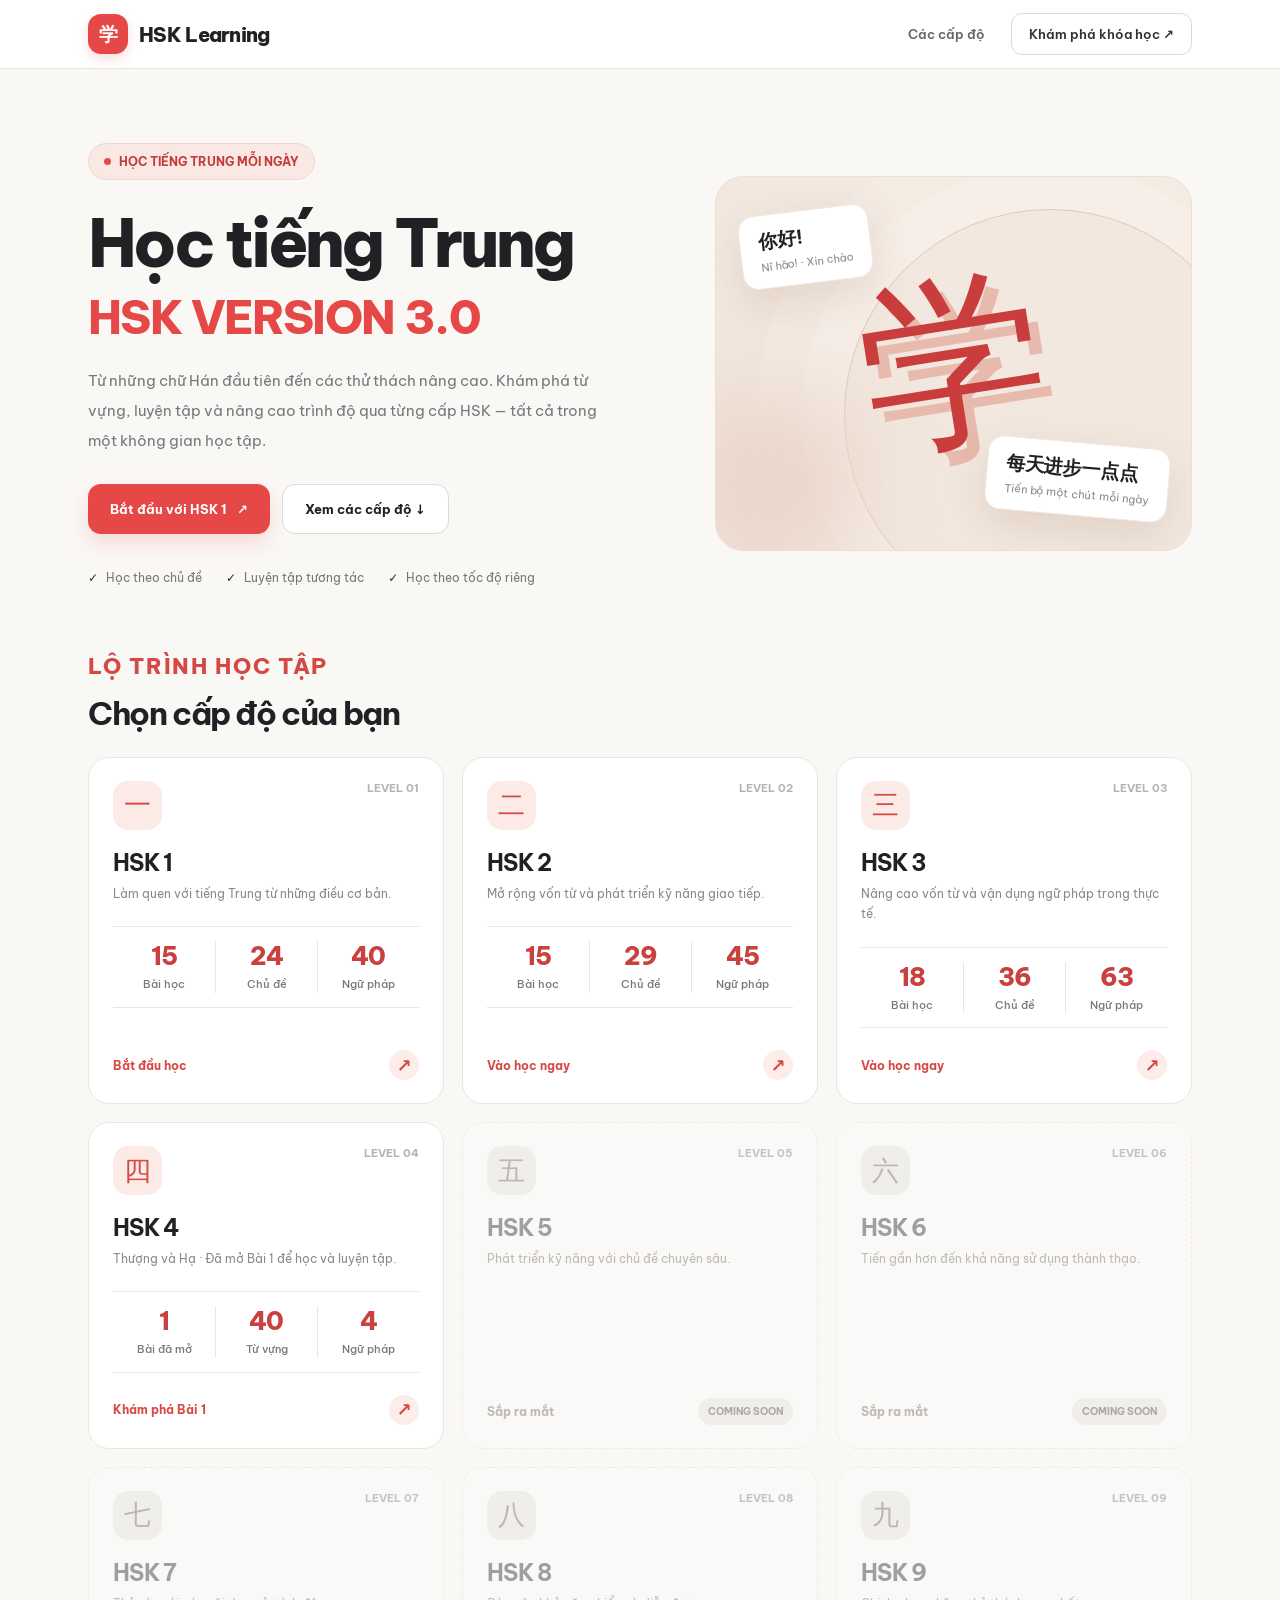
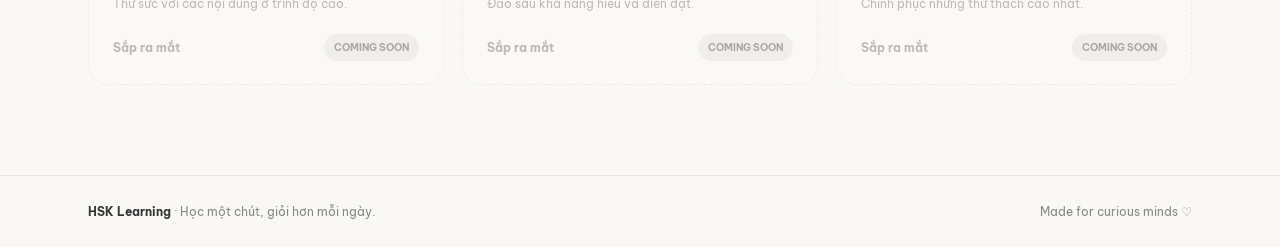
==== index.html @ 81ed8a87 "feat(hsk4): add lesson 1 study, games and isolated progress" ====
<!doctype html>
<html lang="vi">
<head>
<meta charset="utf-8"><meta name="viewport" content="width=device-width, initial-scale=1">
<meta name="theme-color" content="#faf8f5"><meta name="description" content="HSK Learning – hành trình học tiếng Trung từ HSK 1 đến HSK 9.">
<title>HSK Learning</title>
<!-- Codex commit workflow check. -->
<style>
@import url('https://fonts.googleapis.com/css2?family=Be+Vietnam+Pro:wght@400;500;600;700;800&display=swap');
:root{--bg:#faf8f5;--ink:#202125;--muted:#77777e;--red:#e54846;--line:#e9e6e2;--card:#fff;--shadow:0 18px 46px rgba(41,34,30,.055)}
*{box-sizing:border-box}html{scroll-behavior:smooth}body{margin:0;background:var(--bg);color:var(--ink);font-family:'Be Vietnam Pro',system-ui,-apple-system,'Segoe UI',sans-serif}a{color:inherit;text-decoration:none}button{font:inherit} .page{max-width:1160px;padding:0 28px;margin:auto}
header{background:rgba(250,248,245,.92);border-bottom:1px solid var(--line)}.nav{height:80px;display:flex;justify-content:space-between;align-items:center;gap:20px}.logo{display:flex;align-items:center;gap:11px;font-size:20px;font-weight:800;letter-spacing:-.7px}.mark{width:40px;height:40px;display:grid;place-items:center;background:var(--red);color:white;border-radius:13px;font-size:19px;box-shadow:0 5px 12px #e548462a}.nav-right{display:flex;align-items:center;gap:25px;font-weight:600;font-size:13px}.nav-right a:first-child{color:#64656a}.nav-cta{border:1px solid #dedad6;padding:11px 17px;border-radius:11px;background:#fff}
.hero{padding:74px 0 55px;display:grid;grid-template-columns:1.1fr .9fr;align-items:center;gap:45px}.eyebrow{display:inline-flex;align-items:center;gap:8px;background:#fae8e5;border:1px solid #f3d5d0;border-radius:100px;color:#c23c39;padding:10px 15px;font-weight:700;font-size:12px}.dot{width:7px;height:7px;background:#e54846;border-radius:50%}h1{font-size:clamp(40px,5.2vw,66px);line-height:1.17;margin:24px 0 19px;letter-spacing:-3px;font-weight:800}h1 span{color:var(--red)}.desc{color:#77777e;font-size:15px;line-height:2;max-width:520px;margin:0}.actions{display:flex;flex-wrap:wrap;gap:12px;margin-top:28px}.primary,.secondary{display:inline-flex;align-items:center;justify-content:center;gap:10px;padding:16px 22px;border-radius:13px;font-size:13px;font-weight:700;transition:.2s}.primary{background:var(--red);color:#fff;box-shadow:0 9px 20px #e548462b}.primary:hover{transform:translateY(-3px);background:#d93c39}.secondary{border:1px solid #dedbd8;background:white}.secondary:hover{background:#f2f0ed}.benefits{display:flex;gap:24px;flex-wrap:wrap;margin-top:36px;font-size:12px;color:#777}.benefits b{color:#2d2d30}.benefits span{display:flex;gap:8px;align-items:center}.tick{color:#dc4b47;font-weight:800}
.illustration{position:relative;height:375px;border-radius:28px;background:#f2e8df;overflow:hidden;display:grid;place-items:center;border:1px solid #eddfd5}.illustration:before{content:"";position:absolute;width:410px;height:410px;border:1px solid #dfcbbd;border-radius:50%;top:32px;right:-65px;box-shadow:0 0 0 43px #ffffff20,0 0 0 88px #ffffff22}.illustration:after{content:"";position:absolute;width:170px;height:170px;background:#ead4c9;filter:blur(48px);left:-30px;bottom:-20px}.hanzi{font-family:KaiTi,'STKaiti','Noto Serif CJK SC',serif;z-index:1;font-size:185px;line-height:1;color:#c93d3d;transform:rotate(-9deg);text-shadow:10px 15px 0 #e8b9ad}.floating{position:absolute;z-index:2;background:#fff;border:1px solid #f2e8e2;border-radius:16px;box-shadow:0 15px 40px #7f4a2a23;padding:13px 18px}.floata{left:24px;top:33px;transform:rotate(-7deg)}.floatb{right:22px;bottom:34px;transform:rotate(5deg)}.floating strong{display:block;font-size:19px}.floating small{font-size:11px;color:#888}
.section-head{display:flex;justify-content:space-between;align-items:end;gap:20px;margin:10px 0 24px}.section-eyebrow{font-size:22px;line-height:1.5;color:#d44945;font-weight:800;letter-spacing:1.7px}.section-head h2{font-size:32px;letter-spacing:-1.4px;margin:10px 0 0}.section-head p{font-size:13px;max-width:280px;color:#888;line-height:1.8;margin:0;text-align:right}.levels{display:grid;grid-template-columns:repeat(3,minmax(0,1fr));gap:18px;padding-bottom:90px}.level{position:relative;background:var(--card);border:1px solid var(--line);border-radius:21px;min-height:207px;padding:23px 24px;overflow:hidden;transition:transform .2s,box-shadow .2s,border-color .2s;display:flex;flex-direction:column}.level.available:hover{transform:translateY(-5px);box-shadow:var(--shadow);border-color:#e7b2ab}.level-top{display:flex;justify-content:space-between;align-items:flex-start}.level-icon{width:49px;height:49px;display:grid;place-items:center;background:#fceae6;border-radius:15px;font-size:27px;color:#d54945;font-family:KaiTi,serif}.number{font-size:11px;color:#b4b3b4;font-weight:700}.level h3{font-size:23px;margin:18px 0 7px;letter-spacing:-.7px}.level p{color:#89898e;font-size:12px;line-height:1.7;margin:0}.level-bottom{margin-top:auto;padding-top:20px;display:flex;justify-content:space-between;align-items:center;font-weight:700;font-size:12px}.go{color:#d94743}.arrow{display:inline-grid;place-items:center;background:#fcecea;width:30px;height:30px;border-radius:50%;color:#d94743;font-size:18px}.level.soon{background:#fbfaf9;border-style:dashed;opacity:.76}.level.soon .level-icon{background:#eeece9;color:#a8a3a1}.level.soon .level-bottom{color:#a9a6a3}.soon-tag{background:#eeece9;color:#938f8a;border-radius:20px;padding:7px 10px;font-size:10px}.level.soon h3{color:#868384}.level.soon p{color:#aaa7a4}
footer{border-top:1px solid var(--line);padding:28px 0;color:#888;font-size:12px}.foot{display:flex;justify-content:space-between;gap:15px;flex-wrap:wrap}.foot strong{color:#343434}
@media(max-width:850px){.hero{grid-template-columns:1fr;gap:32px;padding-top:47px}.illustration{height:310px}.levels{grid-template-columns:repeat(2,1fr)}.hero h1{max-width:700px}.illustration .hanzi{font-size:150px}}
@media(max-width:540px){.page{padding:0 18px}.nav{height:69px}.logo{font-size:17px}.nav-right a:first-child{display:none}.nav-cta{padding:10px;font-size:12px}.hero{padding-top:42px}.hero h1{letter-spacing:-1.8px;font-size:40px}.desc{font-size:13px}.illustration{height:255px}.hanzi{font-size:135px}.floating{padding:10px 13px}.floata{left:14px}.floatb{right:12px}.benefits{gap:10px 17px}.section-head{align-items:start;flex-direction:column}.section-head h2{font-size:27px}.section-head p{text-align:left}.levels{grid-template-columns:1fr;gap:13px;padding-bottom:60px}.level{min-height:175px}.level h3{margin-top:13px}.level-bottom{padding-top:12px}}
.hero h1 .version-line{display:block;font-size:clamp(30px,3.8vw,46px);letter-spacing:-1.6px;line-height:1.25;margin-top:8px}
.level.available{min-height:305px}.course-metrics{display:grid;grid-template-columns:repeat(3,minmax(0,1fr));margin:22px 0 2px;padding:14px 0;border-top:1px solid var(--line);border-bottom:1px solid var(--line);text-align:center}.course-metrics>div{display:flex;flex-direction:column;gap:5px;min-width:0}.course-metrics>div+div{border-left:1px solid var(--line)}.course-metrics dt{order:1;color:#77777e;font-size:11px;font-weight:500;line-height:1.5}.course-metrics dd{margin:0;color:#c9413e;font-size:25px;font-weight:800;line-height:1.2;letter-spacing:-.6px}
@media(max-width:540px){.section-eyebrow{font-size:20px;letter-spacing:1px}.hero h1 .version-line{font-size:clamp(25px,7.7vw,40px);letter-spacing:-1px}.level.available{min-height:290px}.course-metrics{margin-top:20px}}
@media(prefers-reduced-motion:reduce){*{scroll-behavior:auto!important;transition:none!important}}
</style>
</head>
<body>
<header id="hsk-site-header" class="hsk-site-header"><div class="hsk-nav-inner"><a class="hsk-logo" href="./index.html" aria-label="HSK Learning – Trang chủ"><span class="hsk-logo-mark" aria-hidden="true">学</span><span>HSK Learning</span></a><nav class="hsk-nav-actions" aria-label="Điều hướng chính"><a class="hsk-nav-link" href="#courses">Các cấp độ</a><a href="#courses">Khám phá khóa học ↗</a></nav></div></header>
<main class="page">
<section class="hero" aria-labelledby="hero-title"><div><div class="eyebrow"><span class="dot"></span> HỌC TIẾNG TRUNG MỖI NGÀY</div><h1 id="hero-title">Học tiếng Trung<br><span class="version-line">HSK VERSION 3.0</span></h1><p class="desc">Từ những chữ Hán đầu tiên đến các thử thách nâng cao. Khám phá từ vựng, luyện tập và nâng cao trình độ qua từng cấp HSK — tất cả trong một không gian học tập.</p><div class="actions"><a href="./hsk1.html" class="primary">Bắt đầu với HSK 1 <span aria-hidden="true">↗</span></a><a href="#courses" class="secondary">Xem các cấp độ ↓</a></div><div class="benefits"><span><b class="tick">✓</b> Học theo chủ đề</span><span><b class="tick">✓</b> Luyện tập tương tác</span><span><b class="tick">✓</b> Học theo tốc độ riêng</span></div></div><div class="illustration" role="img" aria-label="Minh họa chữ Học bằng tiếng Trung"><span class="hanzi">学</span><div class="floating floata"><strong>你好!</strong><small>Nǐ hǎo! · Xin chào</small></div><div class="floating floatb"><strong>每天进步一点点</strong><small>Tiến bộ một chút mỗi ngày</small></div></div></section>
<section id="courses" aria-labelledby="courses-title"><div class="section-head"><div><span class="section-eyebrow">LỘ TRÌNH HỌC TẬP</span><h2>Chọn cấp độ của bạn</h2></div></div><div class="levels">
<a class="level available" href="./hsk1.html"><div class="level-top"><span class="level-icon">一</span><span class="number">LEVEL 01</span></div><h3>HSK 1</h3><p>Làm quen với tiếng Trung từ những điều cơ bản.</p><dl class="course-metrics" aria-label="Nội dung HSK 1"><div><dt>Bài học</dt><dd>15</dd></div><div><dt>Chủ đề</dt><dd>24</dd></div><div><dt>Ngữ pháp</dt><dd>40</dd></div></dl><div class="level-bottom"><span class="go">Bắt đầu học</span><span class="arrow">↗</span></div></a>
<a class="level available" href="./hsk2.html"><div class="level-top"><span class="level-icon">二</span><span class="number">LEVEL 02</span></div><h3>HSK 2</h3><p>Mở rộng vốn từ và phát triển kỹ năng giao tiếp.</p><dl class="course-metrics" aria-label="Nội dung HSK 2"><div><dt>Bài học</dt><dd>15</dd></div><div><dt>Chủ đề</dt><dd>29</dd></div><div><dt>Ngữ pháp</dt><dd>45</dd></div></dl><div class="level-bottom"><span class="go">Vào học ngay</span><span class="arrow">↗</span></div></a>
<a class="level available" href="./hsk3.html"><div class="level-top"><span class="level-icon">三</span><span class="number">LEVEL 03</span></div><h3>HSK 3</h3><p>Nâng cao vốn từ và vận dụng ngữ pháp trong thực tế.</p><dl class="course-metrics" aria-label="Nội dung HSK 3"><div><dt>Bài học</dt><dd>18</dd></div><div><dt>Chủ đề</dt><dd>36</dd></div><div><dt>Ngữ pháp</dt><dd>63</dd></div></dl><div class="level-bottom"><span class="go">Vào học ngay</span><span class="arrow">↗</span></div></a>
<a class="level available" href="./HSK4/index.html"><div class="level-top"><span class="level-icon">四</span><span class="number">LEVEL 04</span></div><h3>HSK 4</h3><p>Thượng và Hạ · Đã mở Bài 1 để học và luyện tập.</p><dl class="course-metrics" aria-label="Nội dung HSK 4 đã mở"><div><dt>Bài đã mở</dt><dd>1</dd></div><div><dt>Từ vựng</dt><dd>40</dd></div><div><dt>Ngữ pháp</dt><dd>4</dd></div></dl><div class="level-bottom"><span class="go">Khám phá Bài 1</span><span class="arrow">↗</span></div></a>
<div class="level soon"><div class="level-top"><span class="level-icon">五</span><span class="number">LEVEL 05</span></div><h3>HSK 5</h3><p>Phát triển kỹ năng với chủ đề chuyên sâu.</p><div class="level-bottom"><span>Sắp ra mắt</span><span class="soon-tag">COMING SOON</span></div></div>
<div class="level soon"><div class="level-top"><span class="level-icon">六</span><span class="number">LEVEL 06</span></div><h3>HSK 6</h3><p>Tiến gần hơn đến khả năng sử dụng thành thạo.</p><div class="level-bottom"><span>Sắp ra mắt</span><span class="soon-tag">COMING SOON</span></div></div>
<div class="level soon"><div class="level-top"><span class="level-icon">七</span><span class="number">LEVEL 07</span></div><h3>HSK 7</h3><p>Thử sức với các nội dung ở trình độ cao.</p><div class="level-bottom"><span>Sắp ra mắt</span><span class="soon-tag">COMING SOON</span></div></div>
<div class="level soon"><div class="level-top"><span class="level-icon">八</span><span class="number">LEVEL 08</span></div><h3>HSK 8</h3><p>Đào sâu khả năng hiểu và diễn đạt.</p><div class="level-bottom"><span>Sắp ra mắt</span><span class="soon-tag">COMING SOON</span></div></div>
<div class="level soon"><div class="level-top"><span class="level-icon">九</span><span class="number">LEVEL 09</span></div><h3>HSK 9</h3><p>Chinh phục những thử thách cao nhất.</p><div class="level-bottom"><span>Sắp ra mắt</span><span class="soon-tag">COMING SOON</span></div></div>
</div></section></main><footer><div class="page foot"><span><strong>HSK Learning</strong> · Học một chút, giỏi hơn mỗi ngày.</span><span>Made for curious minds ♡</span></div></footer>
<link rel="stylesheet" href="./hsk-header.css"></body></html>
---- hsk-header.css ----
@import url('https://fonts.googleapis.com/css2?family=Be+Vietnam+Pro:wght@400;500;600;700;800&display=swap');
/* Shared header for the landing page and every HSK study view. */
body>#hsk-site-header.hsk-site-header{position:sticky!important;top:0!important;z-index:1500!important;display:block!important;padding:0!important;margin:0!important;background:#fff!important;border:0!important;border-bottom:1px solid #e9e6e2!important;box-shadow:none!important;color:#202125!important}
#hsk-site-header.hsk-site-header,#hsk-site-header.hsk-site-header *{font-family:'Be Vietnam Pro',system-ui,-apple-system,'Segoe UI',sans-serif!important;box-sizing:border-box}
#hsk-site-header.hsk-site-header .hsk-nav-inner{max-width:1160px;min-height:68px;margin:0 auto;padding:10px 28px;display:flex;align-items:center;justify-content:space-between;gap:20px}
#hsk-site-header.hsk-site-header .hsk-logo{display:inline-flex!important;align-items:center;gap:11px;flex-shrink:0;color:#202125!important;text-decoration:none;font-size:20px!important;line-height:1.25!important;font-weight:800!important;letter-spacing:-.7px;cursor:pointer}
#hsk-site-header.hsk-site-header .hsk-logo-mark{width:40px;height:40px;display:grid;place-items:center;flex-shrink:0;background:var(--hsk-nav-accent,#e54846)!important;color:#fff!important;border-radius:13px;font-size:19px!important;font-weight:800!important;line-height:1!important;letter-spacing:0;box-shadow:0 5px 12px color-mix(in srgb,var(--hsk-nav-accent,#e54846) 18%,transparent)}
#hsk-site-header.hsk-site-header .hsk-nav-actions{display:flex!important;align-items:center;justify-content:flex-end!important;gap:8px!important;flex-wrap:wrap!important;width:auto!important;margin:0;padding:0}
#hsk-site-header.hsk-site-header .hsk-nav-actions>a,#hsk-site-header.hsk-site-header .hsk-nav-actions>button{display:inline-flex!important;align-items:center;justify-content:center;flex:0 0 auto!important;min-height:42px!important;margin:0!important;padding:11px 17px!important;border:1px solid #dedad6!important;border-radius:11px!important;background:#fff!important;color:#303238!important;box-shadow:none!important;font-size:13px!important;font-weight:600!important;line-height:1.4!important;letter-spacing:0!important;text-decoration:none;white-space:nowrap;cursor:pointer;transition:background-color .15s,border-color .15s!important}
#hsk-site-header.hsk-site-header .hsk-nav-actions>.hsk-nav-link{background:transparent!important;border-color:transparent!important;color:#64656a!important}
#hsk-site-header.hsk-site-header .hsk-nav-actions>a:hover,#hsk-site-header.hsk-site-header .hsk-nav-actions>button:hover{background:#f2eeea!important;border-color:#c7bbb2!important;color:#202125!important}
#hsk-site-header.hsk-site-header a:focus-visible,#hsk-site-header.hsk-site-header button:focus-visible{outline:2px solid #64656a!important;outline-offset:3px}
@media(max-width:850px){#hsk-site-header.hsk-site-header .hsk-nav-inner{flex-wrap:wrap;gap:12px}#hsk-site-header.hsk-site-header .hsk-nav-actions{justify-content:flex-start!important}}
@media(max-width:700px){
 #hsk-site-header.hsk-site-header .hsk-nav-inner{padding:8px 18px;min-height:60px;gap:8px}
 #hsk-site-header.hsk-site-header .hsk-logo{font-size:17px!important}
 #hsk-site-header.hsk-site-header .hsk-logo-mark{width:36px;height:36px;border-radius:11px}
 #hsk-site-header.hsk-site-header .hsk-nav-actions{gap:6px!important}
 #hsk-site-header.hsk-site-header .hsk-nav-actions>a,#hsk-site-header.hsk-site-header .hsk-nav-actions>button{min-height:40px!important;padding:9px 11px!important;font-size:12px!important}
 body[data-hsk-study-view]>#hsk-site-header.hsk-site-header{position:static!important;top:auto!important}
}
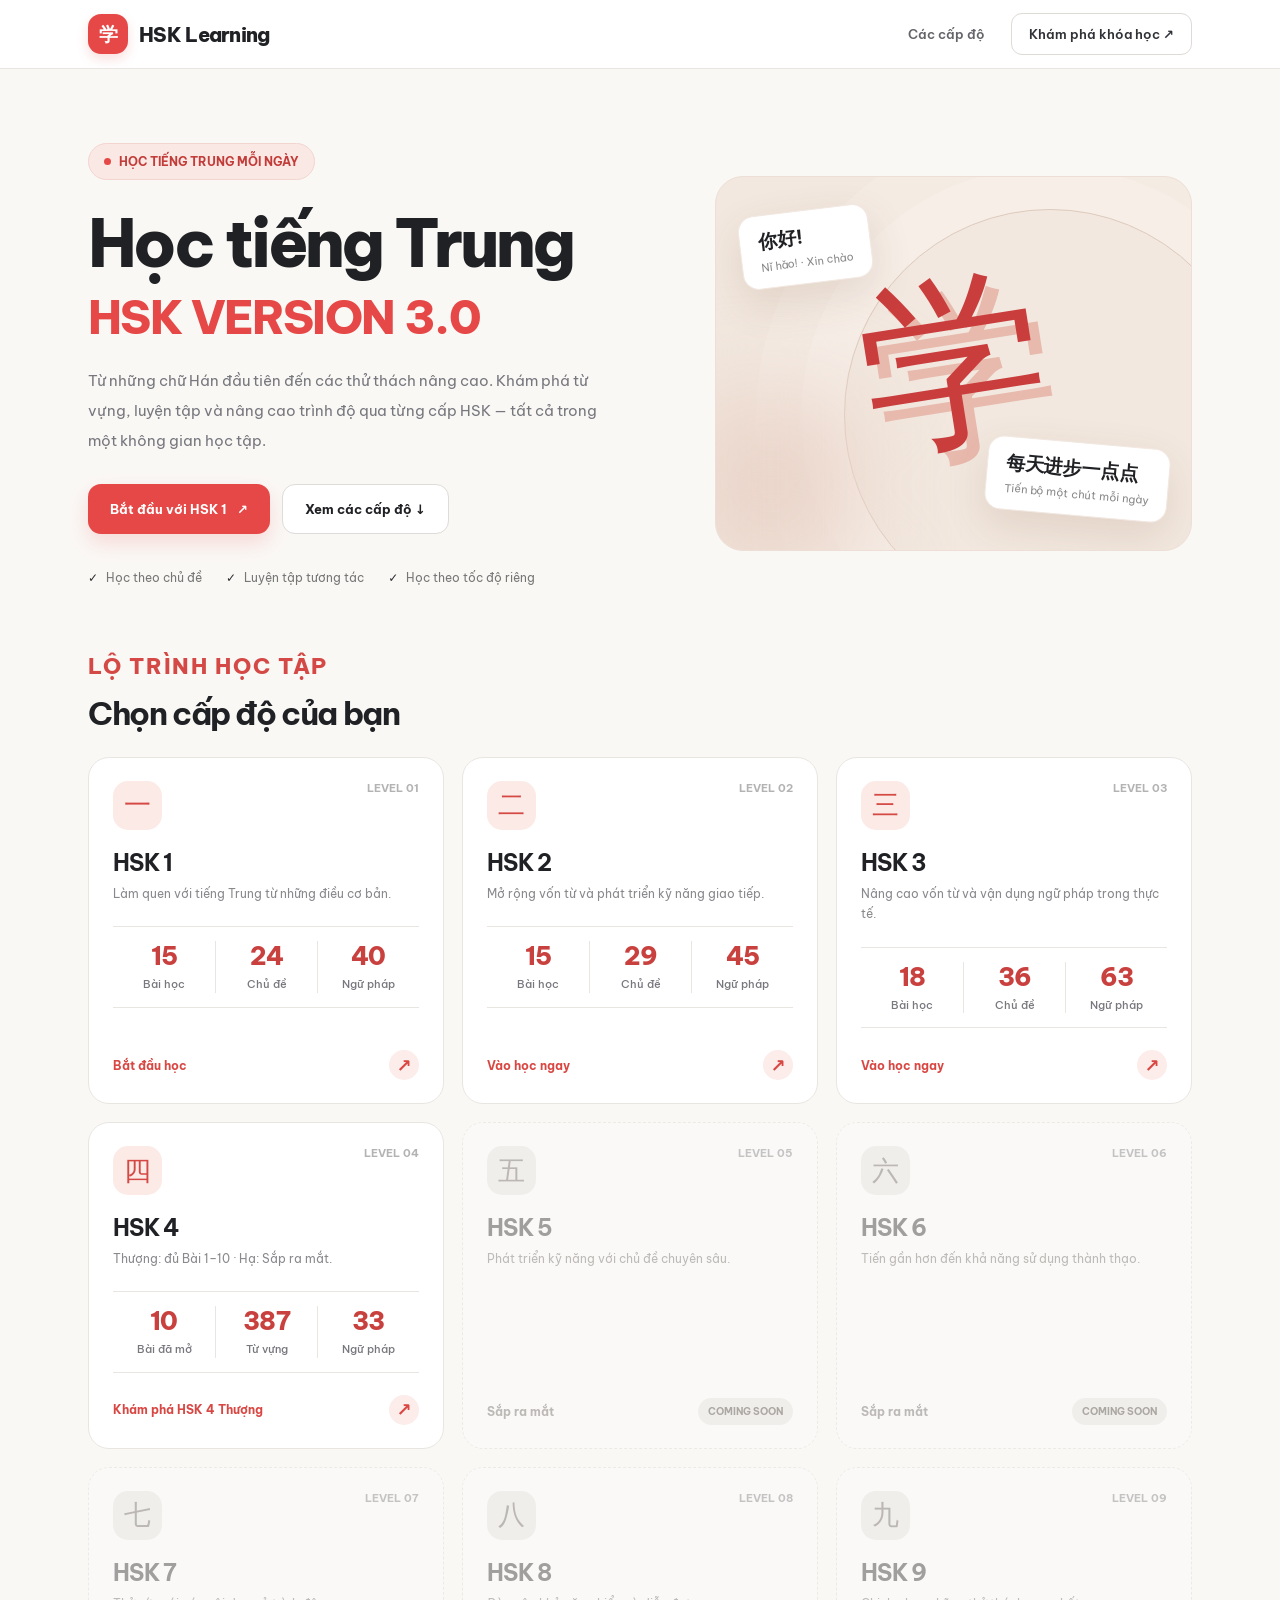
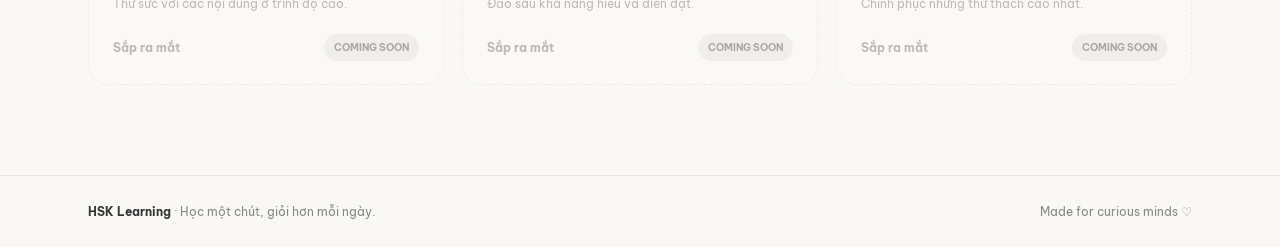
==== commit 3e312105: "feat(hsk4): complete upper lessons 2 through 10 using approved lesson template" ====
--- a/index.html
+++ b/index.html
@@ -25,16 +25,16 @@
 <body>
 <header id="hsk-site-header" class="hsk-site-header"><div class="hsk-nav-inner"><a class="hsk-logo" href="./index.html" aria-label="HSK Learning – Trang chủ"><span class="hsk-logo-mark" aria-hidden="true">学</span><span>HSK Learning</span></a><nav class="hsk-nav-actions" aria-label="Điều hướng chính"><a class="hsk-nav-link" href="#courses">Các cấp độ</a><a href="#courses">Khám phá khóa học ↗</a></nav></div></header>
 <main class="page">
-<section class="hero" aria-labelledby="hero-title"><div><div class="eyebrow"><span class="dot"></span> HỌC TIẾNG TRUNG MỖI NGÀY</div><h1 id="hero-title">Học tiếng Trung<br><span class="version-line">HSK VERSION 3.0</span></h1><p class="desc">Từ những chữ Hán đầu tiên đến các thử thách nâng cao. Khám phá từ vựng, luyện tập và nâng cao trình độ qua từng cấp HSK — tất cả trong một không gian học tập.</p><div class="actions"><a href="./hsk1.html" class="primary">Bắt đầu với HSK 1 <span aria-hidden="true">↗</span></a><a href="#courses" class="secondary">Xem các cấp độ ↓</a></div><div class="benefits"><span><b class="tick">✓</b> Học theo chủ đề</span><span><b class="tick">✓</b> Luyện tập tương tác</span><span><b class="tick">✓</b> Học theo tốc độ riêng</span></div></div><div class="illustration" role="img" aria-label="Minh họa chữ Học bằng tiếng Trung"><span class="hanzi">学</span><div class="floating floata"><strong>你好!</strong><small>Nǐ hǎo! · Xin chào</small></div><div class="floating floatb"><strong>每天进步一点点</strong><small>Tiến bộ một chút mỗi ngày</small></div></div></section>
+<section class="hero" aria-labelledby="hero-title"><div><div class="eyebrow"><span class="dot"></span> HỌC TIẾNG TRUNG MỖI NGÀY</div><h1 id="hero-title">Học tiếng Trung<br><span class="version-line">HSK VERSION 3.0</span></h1><p class="desc">Từ những chữ Hán đầu tiên đến các thử thách nâng cao. Khám phá từ vựng, luyện tập và nâng cao trình độ qua từng cấp HSK — tất cả trong một không gian học tập.</p><div class="actions"><a href="./HSK1/index.html" class="primary">Bắt đầu với HSK 1 <span aria-hidden="true">↗</span></a><a href="#courses" class="secondary">Xem các cấp độ ↓</a></div><div class="benefits"><span><b class="tick">✓</b> Học theo chủ đề</span><span><b class="tick">✓</b> Luyện tập tương tác</span><span><b class="tick">✓</b> Học theo tốc độ riêng</span></div></div><div class="illustration" role="img" aria-label="Minh họa chữ Học bằng tiếng Trung"><span class="hanzi">学</span><div class="floating floata"><strong>你好!</strong><small>Nǐ hǎo! · Xin chào</small></div><div class="floating floatb"><strong>每天进步一点点</strong><small>Tiến bộ một chút mỗi ngày</small></div></div></section>
 <section id="courses" aria-labelledby="courses-title"><div class="section-head"><div><span class="section-eyebrow">LỘ TRÌNH HỌC TẬP</span><h2>Chọn cấp độ của bạn</h2></div></div><div class="levels">
-<a class="level available" href="./hsk1.html"><div class="level-top"><span class="level-icon">一</span><span class="number">LEVEL 01</span></div><h3>HSK 1</h3><p>Làm quen với tiếng Trung từ những điều cơ bản.</p><dl class="course-metrics" aria-label="Nội dung HSK 1"><div><dt>Bài học</dt><dd>15</dd></div><div><dt>Chủ đề</dt><dd>24</dd></div><div><dt>Ngữ pháp</dt><dd>40</dd></div></dl><div class="level-bottom"><span class="go">Bắt đầu học</span><span class="arrow">↗</span></div></a>
-<a class="level available" href="./hsk2.html"><div class="level-top"><span class="level-icon">二</span><span class="number">LEVEL 02</span></div><h3>HSK 2</h3><p>Mở rộng vốn từ và phát triển kỹ năng giao tiếp.</p><dl class="course-metrics" aria-label="Nội dung HSK 2"><div><dt>Bài học</dt><dd>15</dd></div><div><dt>Chủ đề</dt><dd>29</dd></div><div><dt>Ngữ pháp</dt><dd>45</dd></div></dl><div class="level-bottom"><span class="go">Vào học ngay</span><span class="arrow">↗</span></div></a>
-<a class="level available" href="./hsk3.html"><div class="level-top"><span class="level-icon">三</span><span class="number">LEVEL 03</span></div><h3>HSK 3</h3><p>Nâng cao vốn từ và vận dụng ngữ pháp trong thực tế.</p><dl class="course-metrics" aria-label="Nội dung HSK 3"><div><dt>Bài học</dt><dd>18</dd></div><div><dt>Chủ đề</dt><dd>36</dd></div><div><dt>Ngữ pháp</dt><dd>63</dd></div></dl><div class="level-bottom"><span class="go">Vào học ngay</span><span class="arrow">↗</span></div></a>
-<a class="level available" href="./HSK4/index.html"><div class="level-top"><span class="level-icon">四</span><span class="number">LEVEL 04</span></div><h3>HSK 4</h3><p>Thượng và Hạ · Đã mở Bài 1 để học và luyện tập.</p><dl class="course-metrics" aria-label="Nội dung HSK 4 đã mở"><div><dt>Bài đã mở</dt><dd>1</dd></div><div><dt>Từ vựng</dt><dd>40</dd></div><div><dt>Ngữ pháp</dt><dd>4</dd></div></dl><div class="level-bottom"><span class="go">Khám phá Bài 1</span><span class="arrow">↗</span></div></a>
+<a class="level available" href="./HSK1/index.html"><div class="level-top"><span class="level-icon">一</span><span class="number">LEVEL 01</span></div><h3>HSK 1</h3><p>Làm quen với tiếng Trung từ những điều cơ bản.</p><dl class="course-metrics" aria-label="Nội dung HSK 1"><div><dt>Bài học</dt><dd>15</dd></div><div><dt>Chủ đề</dt><dd>24</dd></div><div><dt>Ngữ pháp</dt><dd>40</dd></div></dl><div class="level-bottom"><span class="go">Bắt đầu học</span><span class="arrow">↗</span></div></a>
+<a class="level available" href="./HSK2/index.html"><div class="level-top"><span class="level-icon">二</span><span class="number">LEVEL 02</span></div><h3>HSK 2</h3><p>Mở rộng vốn từ và phát triển kỹ năng giao tiếp.</p><dl class="course-metrics" aria-label="Nội dung HSK 2"><div><dt>Bài học</dt><dd>15</dd></div><div><dt>Chủ đề</dt><dd>29</dd></div><div><dt>Ngữ pháp</dt><dd>45</dd></div></dl><div class="level-bottom"><span class="go">Vào học ngay</span><span class="arrow">↗</span></div></a>
+<a class="level available" href="./HSK3/index.html"><div class="level-top"><span class="level-icon">三</span><span class="number">LEVEL 03</span></div><h3>HSK 3</h3><p>Nâng cao vốn từ và vận dụng ngữ pháp trong thực tế.</p><dl class="course-metrics" aria-label="Nội dung HSK 3"><div><dt>Bài học</dt><dd>18</dd></div><div><dt>Chủ đề</dt><dd>36</dd></div><div><dt>Ngữ pháp</dt><dd>63</dd></div></dl><div class="level-bottom"><span class="go">Vào học ngay</span><span class="arrow">↗</span></div></a>
+<a class="level available" href="./HSK4/index.html"><div class="level-top"><span class="level-icon">四</span><span class="number">LEVEL 04</span></div><h3>HSK 4</h3><p>Thượng: đủ Bài 1–10 · Hạ: Sắp ra mắt.</p><dl class="course-metrics" aria-label="Nội dung HSK 4 đã mở"><div><dt>Bài đã mở</dt><dd>10</dd></div><div><dt>Từ vựng</dt><dd>387</dd></div><div><dt>Ngữ pháp</dt><dd>33</dd></div></dl><div class="level-bottom"><span class="go">Khám phá HSK 4 Thượng</span><span class="arrow">↗</span></div></a>
 <div class="level soon"><div class="level-top"><span class="level-icon">五</span><span class="number">LEVEL 05</span></div><h3>HSK 5</h3><p>Phát triển kỹ năng với chủ đề chuyên sâu.</p><div class="level-bottom"><span>Sắp ra mắt</span><span class="soon-tag">COMING SOON</span></div></div>
 <div class="level soon"><div class="level-top"><span class="level-icon">六</span><span class="number">LEVEL 06</span></div><h3>HSK 6</h3><p>Tiến gần hơn đến khả năng sử dụng thành thạo.</p><div class="level-bottom"><span>Sắp ra mắt</span><span class="soon-tag">COMING SOON</span></div></div>
 <div class="level soon"><div class="level-top"><span class="level-icon">七</span><span class="number">LEVEL 07</span></div><h3>HSK 7</h3><p>Thử sức với các nội dung ở trình độ cao.</p><div class="level-bottom"><span>Sắp ra mắt</span><span class="soon-tag">COMING SOON</span></div></div>
 <div class="level soon"><div class="level-top"><span class="level-icon">八</span><span class="number">LEVEL 08</span></div><h3>HSK 8</h3><p>Đào sâu khả năng hiểu và diễn đạt.</p><div class="level-bottom"><span>Sắp ra mắt</span><span class="soon-tag">COMING SOON</span></div></div>
 <div class="level soon"><div class="level-top"><span class="level-icon">九</span><span class="number">LEVEL 09</span></div><h3>HSK 9</h3><p>Chinh phục những thử thách cao nhất.</p><div class="level-bottom"><span>Sắp ra mắt</span><span class="soon-tag">COMING SOON</span></div></div>
 </div></section></main><footer><div class="page foot"><span><strong>HSK Learning</strong> · Học một chút, giỏi hơn mỗi ngày.</span><span>Made for curious minds ♡</span></div></footer>
-<link rel="stylesheet" href="./hsk-header.css"></body></html>
+<link rel="stylesheet" href="./shared/css/hsk-header.css"></body></html>
--- a/shared/css/hsk-header.css
+++ b/shared/css/hsk-header.css
@@ -0,0 +1,21 @@
+@import url('https://fonts.googleapis.com/css2?family=Be+Vietnam+Pro:wght@400;500;600;700;800&display=swap');
+/* Shared header for the landing page and every HSK study view. */
+body>#hsk-site-header.hsk-site-header{position:sticky!important;top:0!important;z-index:1500!important;display:block!important;padding:0!important;margin:0!important;background:#fff!important;border:0!important;border-bottom:1px solid #e9e6e2!important;box-shadow:none!important;color:#202125!important}
+#hsk-site-header.hsk-site-header,#hsk-site-header.hsk-site-header *{font-family:'Be Vietnam Pro',system-ui,-apple-system,'Segoe UI',sans-serif!important;box-sizing:border-box}
+#hsk-site-header.hsk-site-header .hsk-nav-inner{max-width:1160px;min-height:68px;margin:0 auto;padding:10px 28px;display:flex;align-items:center;justify-content:space-between;gap:20px}
+#hsk-site-header.hsk-site-header .hsk-logo{display:inline-flex!important;align-items:center;gap:11px;flex-shrink:0;color:#202125!important;text-decoration:none;font-size:20px!important;line-height:1.25!important;font-weight:800!important;letter-spacing:-.7px;cursor:pointer}
+#hsk-site-header.hsk-site-header .hsk-logo-mark{width:40px;height:40px;display:grid;place-items:center;flex-shrink:0;background:var(--hsk-nav-accent,#e54846)!important;color:#fff!important;border-radius:13px;font-size:19px!important;font-weight:800!important;line-height:1!important;letter-spacing:0;box-shadow:0 5px 12px color-mix(in srgb,var(--hsk-nav-accent,#e54846) 18%,transparent)}
+#hsk-site-header.hsk-site-header .hsk-nav-actions{display:flex!important;align-items:center;justify-content:flex-end!important;gap:8px!important;flex-wrap:wrap!important;width:auto!important;margin:0;padding:0}
+#hsk-site-header.hsk-site-header .hsk-nav-actions>a,#hsk-site-header.hsk-site-header .hsk-nav-actions>button{display:inline-flex!important;align-items:center;justify-content:center;flex:0 0 auto!important;min-height:42px!important;margin:0!important;padding:11px 17px!important;border:1px solid #dedad6!important;border-radius:11px!important;background:#fff!important;color:#303238!important;box-shadow:none!important;font-size:13px!important;font-weight:600!important;line-height:1.4!important;letter-spacing:0!important;text-decoration:none;white-space:nowrap;cursor:pointer;transition:background-color .15s,border-color .15s!important}
+#hsk-site-header.hsk-site-header .hsk-nav-actions>.hsk-nav-link{background:transparent!important;border-color:transparent!important;color:#64656a!important}
+#hsk-site-header.hsk-site-header .hsk-nav-actions>a:hover,#hsk-site-header.hsk-site-header .hsk-nav-actions>button:hover{background:#f2eeea!important;border-color:#c7bbb2!important;color:#202125!important}
+#hsk-site-header.hsk-site-header a:focus-visible,#hsk-site-header.hsk-site-header button:focus-visible{outline:2px solid #64656a!important;outline-offset:3px}
+@media(max-width:850px){#hsk-site-header.hsk-site-header .hsk-nav-inner{flex-wrap:wrap;gap:12px}#hsk-site-header.hsk-site-header .hsk-nav-actions{justify-content:flex-start!important}}
+@media(max-width:700px){
+ #hsk-site-header.hsk-site-header .hsk-nav-inner{padding:8px 18px;min-height:60px;gap:8px}
+ #hsk-site-header.hsk-site-header .hsk-logo{font-size:17px!important}
+ #hsk-site-header.hsk-site-header .hsk-logo-mark{width:36px;height:36px;border-radius:11px}
+ #hsk-site-header.hsk-site-header .hsk-nav-actions{gap:6px!important}
+ #hsk-site-header.hsk-site-header .hsk-nav-actions>a,#hsk-site-header.hsk-site-header .hsk-nav-actions>button{min-height:40px!important;padding:9px 11px!important;font-size:12px!important}
+ body[data-hsk-study-view]>#hsk-site-header.hsk-site-header{position:static!important;top:auto!important}
+}
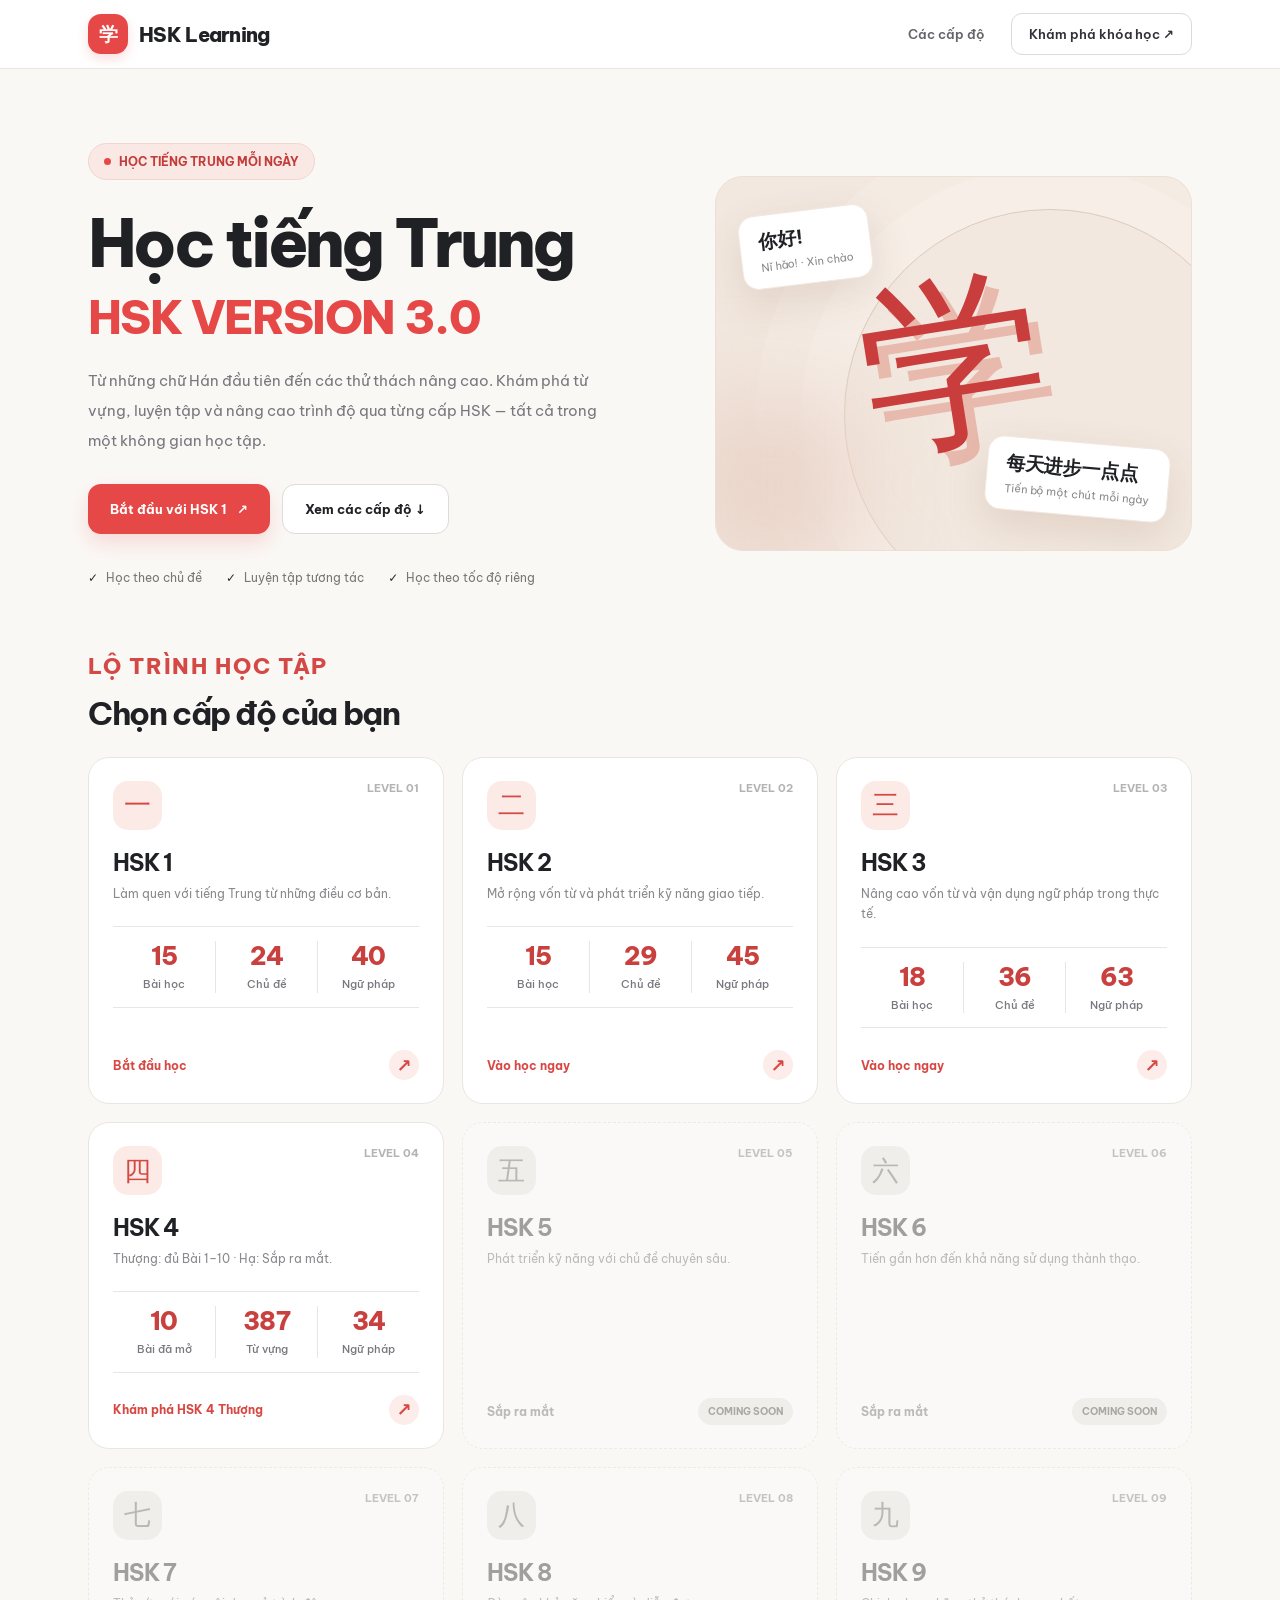
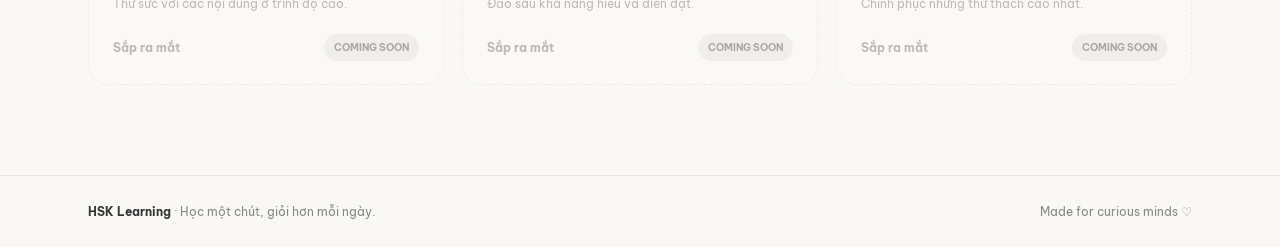
==== commit ee52e4b1: "feat(hsk4): add lesson 7 fourth grammar point with shi pivotal sentences" ====
--- a/index.html
+++ b/index.html
@@ -30,7 +30,7 @@
 <a class="level available" href="./HSK1/index.html"><div class="level-top"><span class="level-icon">一</span><span class="number">LEVEL 01</span></div><h3>HSK 1</h3><p>Làm quen với tiếng Trung từ những điều cơ bản.</p><dl class="course-metrics" aria-label="Nội dung HSK 1"><div><dt>Bài học</dt><dd>15</dd></div><div><dt>Chủ đề</dt><dd>24</dd></div><div><dt>Ngữ pháp</dt><dd>40</dd></div></dl><div class="level-bottom"><span class="go">Bắt đầu học</span><span class="arrow">↗</span></div></a>
 <a class="level available" href="./HSK2/index.html"><div class="level-top"><span class="level-icon">二</span><span class="number">LEVEL 02</span></div><h3>HSK 2</h3><p>Mở rộng vốn từ và phát triển kỹ năng giao tiếp.</p><dl class="course-metrics" aria-label="Nội dung HSK 2"><div><dt>Bài học</dt><dd>15</dd></div><div><dt>Chủ đề</dt><dd>29</dd></div><div><dt>Ngữ pháp</dt><dd>45</dd></div></dl><div class="level-bottom"><span class="go">Vào học ngay</span><span class="arrow">↗</span></div></a>
 <a class="level available" href="./HSK3/index.html"><div class="level-top"><span class="level-icon">三</span><span class="number">LEVEL 03</span></div><h3>HSK 3</h3><p>Nâng cao vốn từ và vận dụng ngữ pháp trong thực tế.</p><dl class="course-metrics" aria-label="Nội dung HSK 3"><div><dt>Bài học</dt><dd>18</dd></div><div><dt>Chủ đề</dt><dd>36</dd></div><div><dt>Ngữ pháp</dt><dd>63</dd></div></dl><div class="level-bottom"><span class="go">Vào học ngay</span><span class="arrow">↗</span></div></a>
-<a class="level available" href="./HSK4/index.html"><div class="level-top"><span class="level-icon">四</span><span class="number">LEVEL 04</span></div><h3>HSK 4</h3><p>Thượng: đủ Bài 1–10 · Hạ: Sắp ra mắt.</p><dl class="course-metrics" aria-label="Nội dung HSK 4 đã mở"><div><dt>Bài đã mở</dt><dd>10</dd></div><div><dt>Từ vựng</dt><dd>387</dd></div><div><dt>Ngữ pháp</dt><dd>33</dd></div></dl><div class="level-bottom"><span class="go">Khám phá HSK 4 Thượng</span><span class="arrow">↗</span></div></a>
+<a class="level available" href="./HSK4/index.html"><div class="level-top"><span class="level-icon">四</span><span class="number">LEVEL 04</span></div><h3>HSK 4</h3><p>Thượng: đủ Bài 1–10 · Hạ: Sắp ra mắt.</p><dl class="course-metrics" aria-label="Nội dung HSK 4 đã mở"><div><dt>Bài đã mở</dt><dd>10</dd></div><div><dt>Từ vựng</dt><dd>387</dd></div><div><dt>Ngữ pháp</dt><dd>34</dd></div></dl><div class="level-bottom"><span class="go">Khám phá HSK 4 Thượng</span><span class="arrow">↗</span></div></a>
 <div class="level soon"><div class="level-top"><span class="level-icon">五</span><span class="number">LEVEL 05</span></div><h3>HSK 5</h3><p>Phát triển kỹ năng với chủ đề chuyên sâu.</p><div class="level-bottom"><span>Sắp ra mắt</span><span class="soon-tag">COMING SOON</span></div></div>
 <div class="level soon"><div class="level-top"><span class="level-icon">六</span><span class="number">LEVEL 06</span></div><h3>HSK 6</h3><p>Tiến gần hơn đến khả năng sử dụng thành thạo.</p><div class="level-bottom"><span>Sắp ra mắt</span><span class="soon-tag">COMING SOON</span></div></div>
 <div class="level soon"><div class="level-top"><span class="level-icon">七</span><span class="number">LEVEL 07</span></div><h3>HSK 7</h3><p>Thử sức với các nội dung ở trình độ cao.</p><div class="level-bottom"><span>Sắp ra mắt</span><span class="soon-tag">COMING SOON</span></div></div>
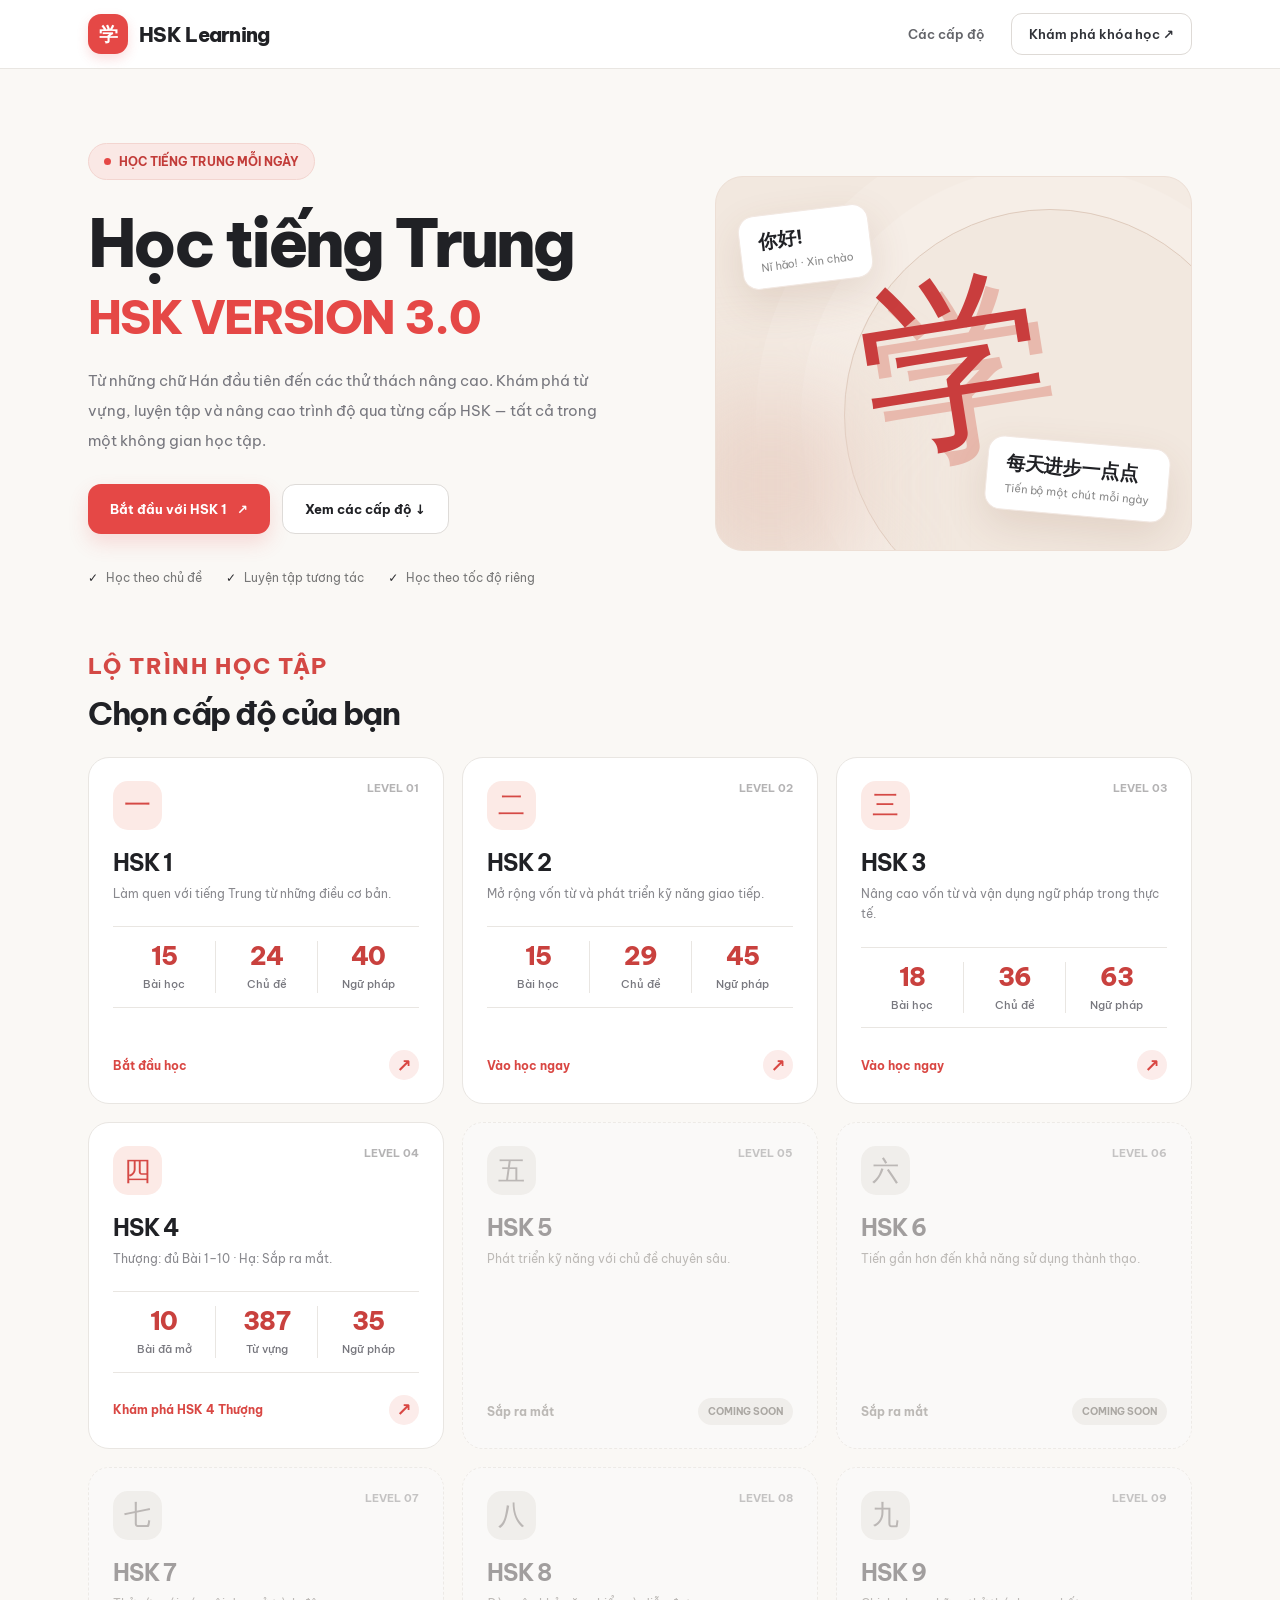
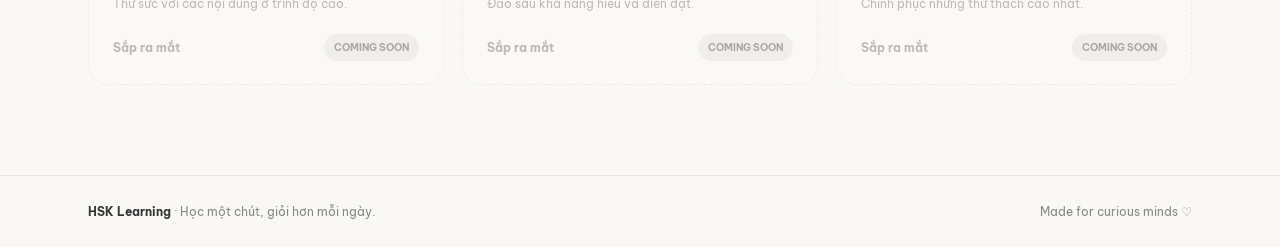
==== commit b2cab96a: "feat(hsk4): refresh lesson 8 theory and exercises for four supplied patterns" ====
--- a/index.html
+++ b/index.html
@@ -30,7 +30,7 @@
 <a class="level available" href="./HSK1/index.html"><div class="level-top"><span class="level-icon">一</span><span class="number">LEVEL 01</span></div><h3>HSK 1</h3><p>Làm quen với tiếng Trung từ những điều cơ bản.</p><dl class="course-metrics" aria-label="Nội dung HSK 1"><div><dt>Bài học</dt><dd>15</dd></div><div><dt>Chủ đề</dt><dd>24</dd></div><div><dt>Ngữ pháp</dt><dd>40</dd></div></dl><div class="level-bottom"><span class="go">Bắt đầu học</span><span class="arrow">↗</span></div></a>
 <a class="level available" href="./HSK2/index.html"><div class="level-top"><span class="level-icon">二</span><span class="number">LEVEL 02</span></div><h3>HSK 2</h3><p>Mở rộng vốn từ và phát triển kỹ năng giao tiếp.</p><dl class="course-metrics" aria-label="Nội dung HSK 2"><div><dt>Bài học</dt><dd>15</dd></div><div><dt>Chủ đề</dt><dd>29</dd></div><div><dt>Ngữ pháp</dt><dd>45</dd></div></dl><div class="level-bottom"><span class="go">Vào học ngay</span><span class="arrow">↗</span></div></a>
 <a class="level available" href="./HSK3/index.html"><div class="level-top"><span class="level-icon">三</span><span class="number">LEVEL 03</span></div><h3>HSK 3</h3><p>Nâng cao vốn từ và vận dụng ngữ pháp trong thực tế.</p><dl class="course-metrics" aria-label="Nội dung HSK 3"><div><dt>Bài học</dt><dd>18</dd></div><div><dt>Chủ đề</dt><dd>36</dd></div><div><dt>Ngữ pháp</dt><dd>63</dd></div></dl><div class="level-bottom"><span class="go">Vào học ngay</span><span class="arrow">↗</span></div></a>
-<a class="level available" href="./HSK4/index.html"><div class="level-top"><span class="level-icon">四</span><span class="number">LEVEL 04</span></div><h3>HSK 4</h3><p>Thượng: đủ Bài 1–10 · Hạ: Sắp ra mắt.</p><dl class="course-metrics" aria-label="Nội dung HSK 4 đã mở"><div><dt>Bài đã mở</dt><dd>10</dd></div><div><dt>Từ vựng</dt><dd>387</dd></div><div><dt>Ngữ pháp</dt><dd>34</dd></div></dl><div class="level-bottom"><span class="go">Khám phá HSK 4 Thượng</span><span class="arrow">↗</span></div></a>
+<a class="level available" href="./HSK4/index.html"><div class="level-top"><span class="level-icon">四</span><span class="number">LEVEL 04</span></div><h3>HSK 4</h3><p>Thượng: đủ Bài 1–10 · Hạ: Sắp ra mắt.</p><dl class="course-metrics" aria-label="Nội dung HSK 4 đã mở"><div><dt>Bài đã mở</dt><dd>10</dd></div><div><dt>Từ vựng</dt><dd>387</dd></div><div><dt>Ngữ pháp</dt><dd>35</dd></div></dl><div class="level-bottom"><span class="go">Khám phá HSK 4 Thượng</span><span class="arrow">↗</span></div></a>
 <div class="level soon"><div class="level-top"><span class="level-icon">五</span><span class="number">LEVEL 05</span></div><h3>HSK 5</h3><p>Phát triển kỹ năng với chủ đề chuyên sâu.</p><div class="level-bottom"><span>Sắp ra mắt</span><span class="soon-tag">COMING SOON</span></div></div>
 <div class="level soon"><div class="level-top"><span class="level-icon">六</span><span class="number">LEVEL 06</span></div><h3>HSK 6</h3><p>Tiến gần hơn đến khả năng sử dụng thành thạo.</p><div class="level-bottom"><span>Sắp ra mắt</span><span class="soon-tag">COMING SOON</span></div></div>
 <div class="level soon"><div class="level-top"><span class="level-icon">七</span><span class="number">LEVEL 07</span></div><h3>HSK 7</h3><p>Thử sức với các nội dung ở trình độ cao.</p><div class="level-bottom"><span>Sắp ra mắt</span><span class="soon-tag">COMING SOON</span></div></div>
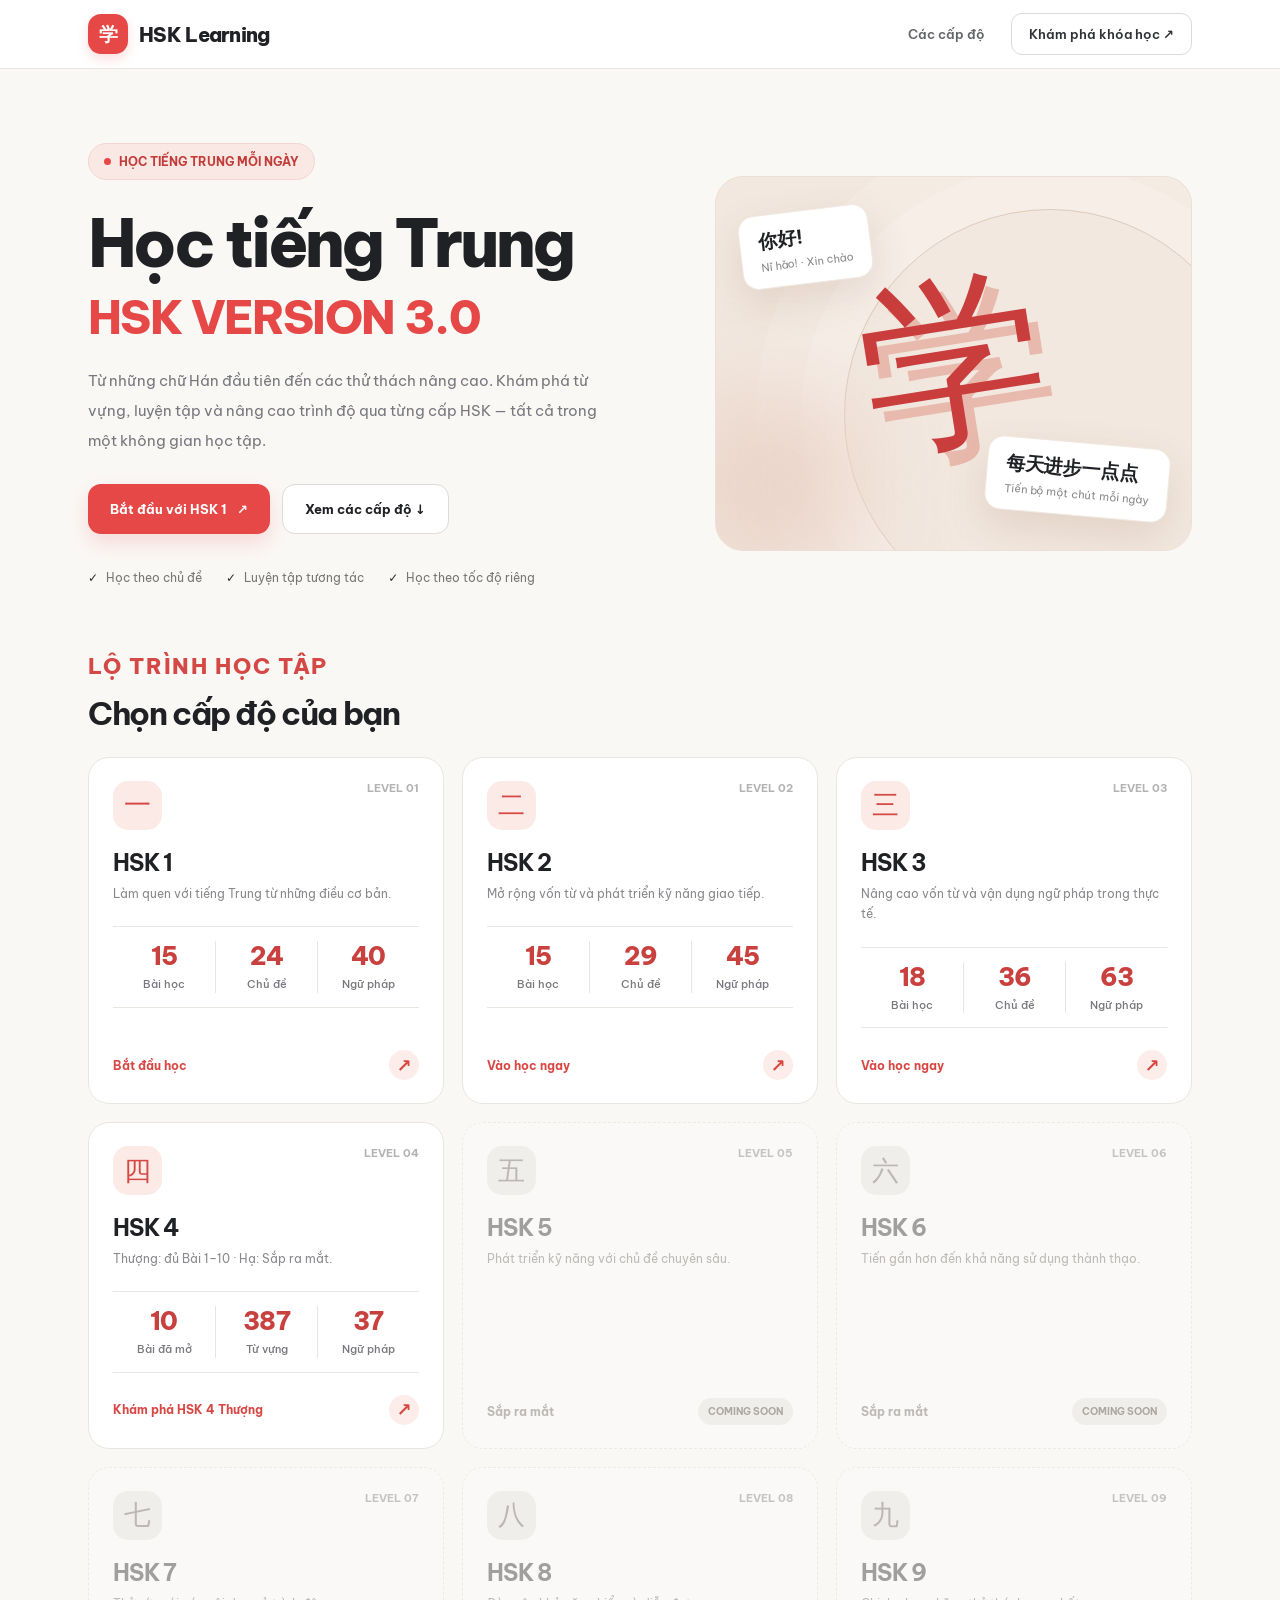
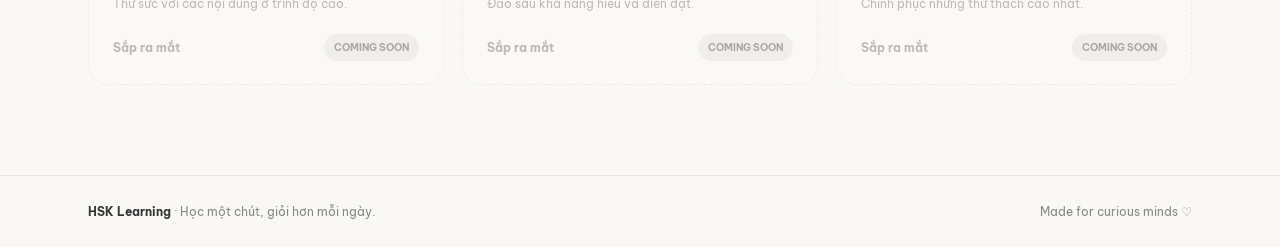
==== commit 4535eef2: "feat(hsk4): refresh lesson 9 grammar with five original exercises per point" ====
--- a/index.html
+++ b/index.html
@@ -30,7 +30,7 @@
 <a class="level available" href="./HSK1/index.html"><div class="level-top"><span class="level-icon">一</span><span class="number">LEVEL 01</span></div><h3>HSK 1</h3><p>Làm quen với tiếng Trung từ những điều cơ bản.</p><dl class="course-metrics" aria-label="Nội dung HSK 1"><div><dt>Bài học</dt><dd>15</dd></div><div><dt>Chủ đề</dt><dd>24</dd></div><div><dt>Ngữ pháp</dt><dd>40</dd></div></dl><div class="level-bottom"><span class="go">Bắt đầu học</span><span class="arrow">↗</span></div></a>
 <a class="level available" href="./HSK2/index.html"><div class="level-top"><span class="level-icon">二</span><span class="number">LEVEL 02</span></div><h3>HSK 2</h3><p>Mở rộng vốn từ và phát triển kỹ năng giao tiếp.</p><dl class="course-metrics" aria-label="Nội dung HSK 2"><div><dt>Bài học</dt><dd>15</dd></div><div><dt>Chủ đề</dt><dd>29</dd></div><div><dt>Ngữ pháp</dt><dd>45</dd></div></dl><div class="level-bottom"><span class="go">Vào học ngay</span><span class="arrow">↗</span></div></a>
 <a class="level available" href="./HSK3/index.html"><div class="level-top"><span class="level-icon">三</span><span class="number">LEVEL 03</span></div><h3>HSK 3</h3><p>Nâng cao vốn từ và vận dụng ngữ pháp trong thực tế.</p><dl class="course-metrics" aria-label="Nội dung HSK 3"><div><dt>Bài học</dt><dd>18</dd></div><div><dt>Chủ đề</dt><dd>36</dd></div><div><dt>Ngữ pháp</dt><dd>63</dd></div></dl><div class="level-bottom"><span class="go">Vào học ngay</span><span class="arrow">↗</span></div></a>
-<a class="level available" href="./HSK4/index.html"><div class="level-top"><span class="level-icon">四</span><span class="number">LEVEL 04</span></div><h3>HSK 4</h3><p>Thượng: đủ Bài 1–10 · Hạ: Sắp ra mắt.</p><dl class="course-metrics" aria-label="Nội dung HSK 4 đã mở"><div><dt>Bài đã mở</dt><dd>10</dd></div><div><dt>Từ vựng</dt><dd>387</dd></div><div><dt>Ngữ pháp</dt><dd>35</dd></div></dl><div class="level-bottom"><span class="go">Khám phá HSK 4 Thượng</span><span class="arrow">↗</span></div></a>
+<a class="level available" href="./HSK4/index.html"><div class="level-top"><span class="level-icon">四</span><span class="number">LEVEL 04</span></div><h3>HSK 4</h3><p>Thượng: đủ Bài 1–10 · Hạ: Sắp ra mắt.</p><dl class="course-metrics" aria-label="Nội dung HSK 4 đã mở"><div><dt>Bài đã mở</dt><dd>10</dd></div><div><dt>Từ vựng</dt><dd>387</dd></div><div><dt>Ngữ pháp</dt><dd>37</dd></div></dl><div class="level-bottom"><span class="go">Khám phá HSK 4 Thượng</span><span class="arrow">↗</span></div></a>
 <div class="level soon"><div class="level-top"><span class="level-icon">五</span><span class="number">LEVEL 05</span></div><h3>HSK 5</h3><p>Phát triển kỹ năng với chủ đề chuyên sâu.</p><div class="level-bottom"><span>Sắp ra mắt</span><span class="soon-tag">COMING SOON</span></div></div>
 <div class="level soon"><div class="level-top"><span class="level-icon">六</span><span class="number">LEVEL 06</span></div><h3>HSK 6</h3><p>Tiến gần hơn đến khả năng sử dụng thành thạo.</p><div class="level-bottom"><span>Sắp ra mắt</span><span class="soon-tag">COMING SOON</span></div></div>
 <div class="level soon"><div class="level-top"><span class="level-icon">七</span><span class="number">LEVEL 07</span></div><h3>HSK 7</h3><p>Thử sức với các nội dung ở trình độ cao.</p><div class="level-bottom"><span>Sắp ra mắt</span><span class="soon-tag">COMING SOON</span></div></div>
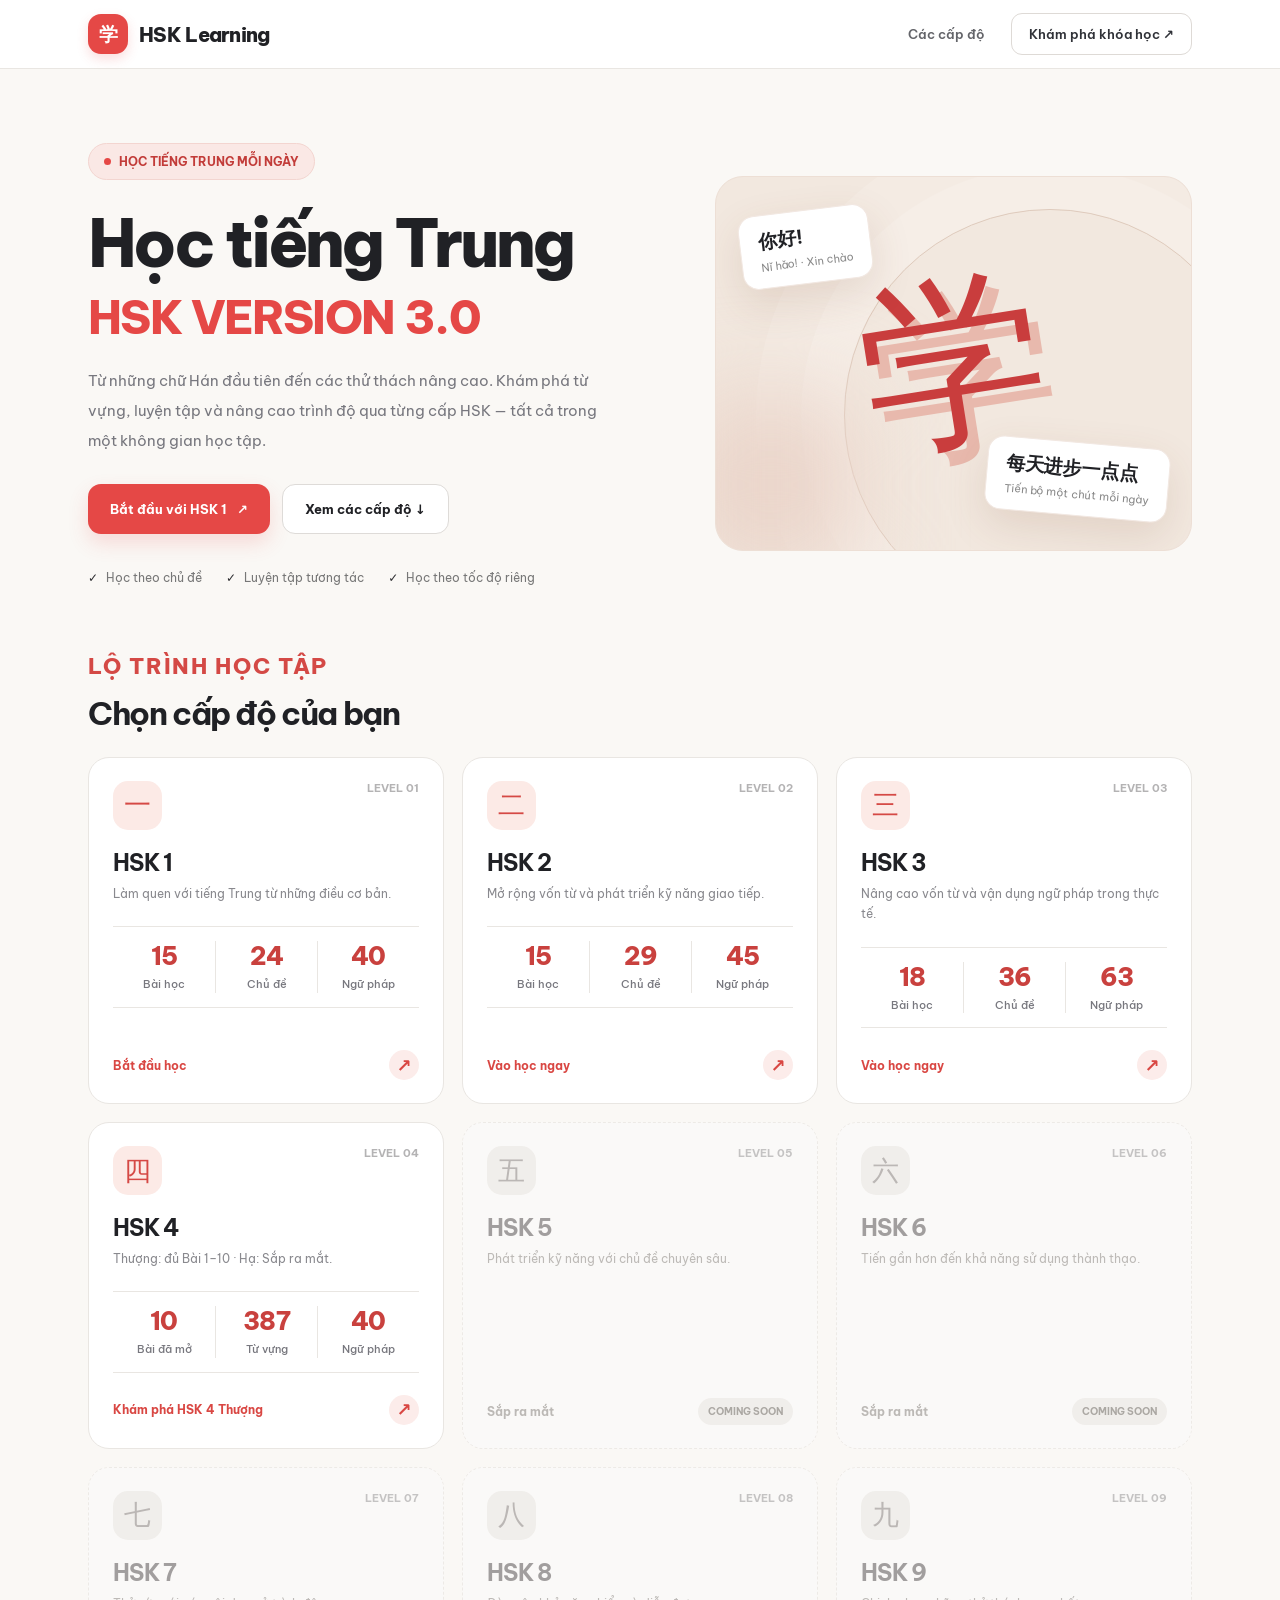
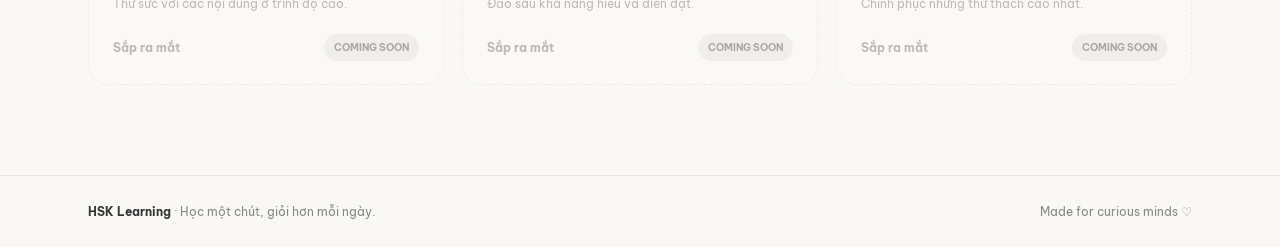
==== commit 9d45c7aa: "feat(hsk4): complete lesson 10 grammar with five new exercises per point" ====
--- a/index.html
+++ b/index.html
@@ -30,7 +30,7 @@
 <a class="level available" href="./HSK1/index.html"><div class="level-top"><span class="level-icon">一</span><span class="number">LEVEL 01</span></div><h3>HSK 1</h3><p>Làm quen với tiếng Trung từ những điều cơ bản.</p><dl class="course-metrics" aria-label="Nội dung HSK 1"><div><dt>Bài học</dt><dd>15</dd></div><div><dt>Chủ đề</dt><dd>24</dd></div><div><dt>Ngữ pháp</dt><dd>40</dd></div></dl><div class="level-bottom"><span class="go">Bắt đầu học</span><span class="arrow">↗</span></div></a>
 <a class="level available" href="./HSK2/index.html"><div class="level-top"><span class="level-icon">二</span><span class="number">LEVEL 02</span></div><h3>HSK 2</h3><p>Mở rộng vốn từ và phát triển kỹ năng giao tiếp.</p><dl class="course-metrics" aria-label="Nội dung HSK 2"><div><dt>Bài học</dt><dd>15</dd></div><div><dt>Chủ đề</dt><dd>29</dd></div><div><dt>Ngữ pháp</dt><dd>45</dd></div></dl><div class="level-bottom"><span class="go">Vào học ngay</span><span class="arrow">↗</span></div></a>
 <a class="level available" href="./HSK3/index.html"><div class="level-top"><span class="level-icon">三</span><span class="number">LEVEL 03</span></div><h3>HSK 3</h3><p>Nâng cao vốn từ và vận dụng ngữ pháp trong thực tế.</p><dl class="course-metrics" aria-label="Nội dung HSK 3"><div><dt>Bài học</dt><dd>18</dd></div><div><dt>Chủ đề</dt><dd>36</dd></div><div><dt>Ngữ pháp</dt><dd>63</dd></div></dl><div class="level-bottom"><span class="go">Vào học ngay</span><span class="arrow">↗</span></div></a>
-<a class="level available" href="./HSK4/index.html"><div class="level-top"><span class="level-icon">四</span><span class="number">LEVEL 04</span></div><h3>HSK 4</h3><p>Thượng: đủ Bài 1–10 · Hạ: Sắp ra mắt.</p><dl class="course-metrics" aria-label="Nội dung HSK 4 đã mở"><div><dt>Bài đã mở</dt><dd>10</dd></div><div><dt>Từ vựng</dt><dd>387</dd></div><div><dt>Ngữ pháp</dt><dd>37</dd></div></dl><div class="level-bottom"><span class="go">Khám phá HSK 4 Thượng</span><span class="arrow">↗</span></div></a>
+<a class="level available" href="./HSK4/index.html"><div class="level-top"><span class="level-icon">四</span><span class="number">LEVEL 04</span></div><h3>HSK 4</h3><p>Thượng: đủ Bài 1–10 · Hạ: Sắp ra mắt.</p><dl class="course-metrics" aria-label="Nội dung HSK 4 đã mở"><div><dt>Bài đã mở</dt><dd>10</dd></div><div><dt>Từ vựng</dt><dd>387</dd></div><div><dt>Ngữ pháp</dt><dd>40</dd></div></dl><div class="level-bottom"><span class="go">Khám phá HSK 4 Thượng</span><span class="arrow">↗</span></div></a>
 <div class="level soon"><div class="level-top"><span class="level-icon">五</span><span class="number">LEVEL 05</span></div><h3>HSK 5</h3><p>Phát triển kỹ năng với chủ đề chuyên sâu.</p><div class="level-bottom"><span>Sắp ra mắt</span><span class="soon-tag">COMING SOON</span></div></div>
 <div class="level soon"><div class="level-top"><span class="level-icon">六</span><span class="number">LEVEL 06</span></div><h3>HSK 6</h3><p>Tiến gần hơn đến khả năng sử dụng thành thạo.</p><div class="level-bottom"><span>Sắp ra mắt</span><span class="soon-tag">COMING SOON</span></div></div>
 <div class="level soon"><div class="level-top"><span class="level-icon">七</span><span class="number">LEVEL 07</span></div><h3>HSK 7</h3><p>Thử sức với các nội dung ở trình độ cao.</p><div class="level-bottom"><span>Sắp ra mắt</span><span class="soon-tag">COMING SOON</span></div></div>
